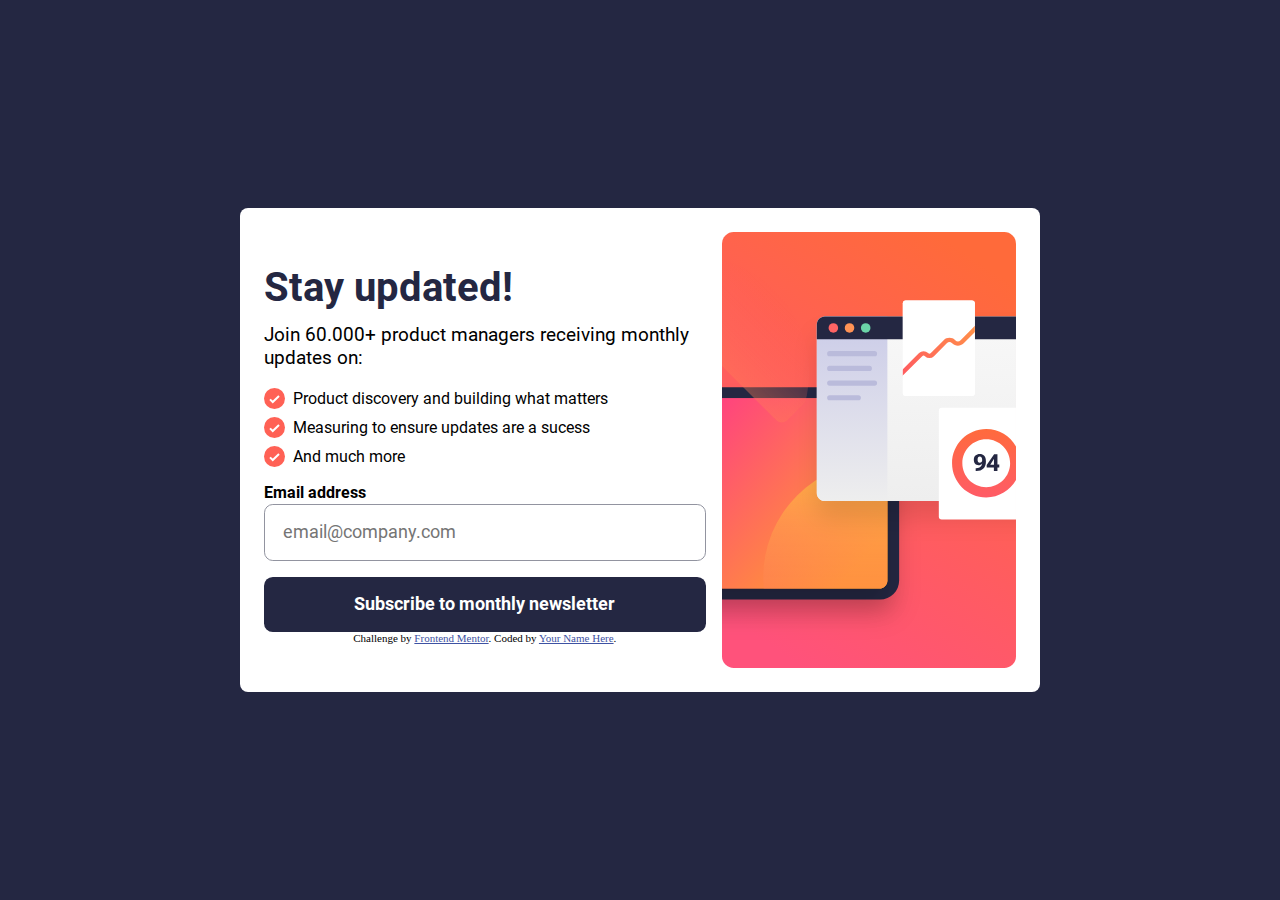
==== newsletter-sign-up-with-success-message-main/index.html @ 98b93f33 "add  newsletter-sign-up-with-success-message-main" ====
<!DOCTYPE html>
<html lang="en">
  <head>
    <meta charset="UTF-8" />
    <meta name="viewport" content="width=device-width, initial-scale=1.0" />

    <link
      rel="icon"
      type="image/png"
      sizes="32x32"
      href="./assets/images/favicon-32x32.png"
    />
    <link rel="stylesheet" href="./css/style.css" />
    <title>
      Frontend Mentor | Newsletter sign-up form with success message
    </title>

    <style></style>
  </head>
  <body>
    <main>
      <div class="container">
        <div class="loader" id="loader"></div>
        <section class="container-left">
          <h1 class="container-left__title">Stay updated!</h1>
          <p class="container-left__p">
            Join 60.000+ product managers receiving monthly updates on:
          </p>
          <ul class="container-left__list">
            <li>
              <img src="./assets/images/icon-list.svg" alt="" />Product
              discovery and building what matters
            </li>
            <li>
              <img src="./assets/images/icon-list.svg" alt="" />Measuring to
              ensure updates are a sucess
            </li>
            <li>
              <img src="./assets/images/icon-list.svg" alt="" />And much more
            </li>
          </ul>
          <form action="" id="form" class="container-left__form">
            <div class="container-left__form-field">
              <label for="email"> Email address </label>
              <input
                type="email"
                id="email"
                required
                placeholder="email@company.com"
              />
              <span id="valid-text"></span>
            </div>
            <button id="button-submit" type="submit">
              Subscribe to monthly newsletter
            </button>
          </form>
          <div class="attribution">
            Challenge by
            <a
              href="https://www.frontendmentor.io?ref=challenge"
              target="_blank"
              >Frontend Mentor</a
            >. Coded by <a href="#">Your Name Here</a>.
          </div>
        </section>
        <section class="container-right">
          <img src="./assets/images/illustration-sign-up-desktop.svg" alt="" />
        </section>
      </div>
      <div class="sucess-hide">
        <div>
          <img src="./assets/images/icon-success.svg" alt="" />
          <h2>Thanks for subscribing!</h2>
          <p id="sucess-hide__message"></p>
        </div>

        <button
          id="sucess-hide__button"
          type="button"
          class="sucess-hide__button"
        >
          Dismiss message
        </button>
      </div>
    </main>
  </body>
  <script src="./js/index.js"></script>
</html>
---- newsletter-sign-up-with-success-message-main/css/style.css ----
:root {
  --primary-tomato: hsl(4, 100%, 67%);
  --neutral-dark-slate-grey: hsl(234, 29%, 20%);
  --neutral-charcoal-grey: hsl(235, 18%, 26%);
  --neutral-grey: hsl(231, 7%, 60%);
  --neutral-white: hsl(0, 0%, 100%);
}
* {
  margin: 0;
  padding: 0;
  box-sizing: border-box;
  list-style: none;
}
@font-face {
  font-family: "Roboto-Bold";
  src: url("../assets/fonts/Roboto-Bold.ttf") format("truetype");
  font-weight: bold;
  font-style: normal;
}

@font-face {
  font-family: "Roboto-Normal";
  src: url("../assets/fonts/Roboto-Regular.ttf") format("truetype");
  font-weight: normal;
  font-style: normal;
}
main {
  width: 100%;
  height: 100vh;
  background-color: var(--neutral-dark-slate-grey);
  display: flex;
  justify-content: center;
  align-items: center;
}

.container {
  max-width: 800px;
  height: auto;
  position: relative;
  display: flex;
  background-color: var(--neutral-white);
  gap: 1em;
  padding: 1.5em;
  border-radius: 0.5em;
}
.container--hide {
  display: none;
}
.container-left {
  width: 60%;
  height: 100%;

  align-self: center;
}
.container-left__title {
  font-family: "Roboto-Bold";
  font-size: 2.5em;
  color: var(--neutral-dark-slate-grey);
  padding: 0.2em 0;
}
.container-left__p {
  font-family: "Roboto-Normal";
  font-size: 1.2em;
  padding: 0.2em 0 1em 0;
}
.container-left__list {
  display: flex;
  flex-direction: column;
  gap: 0.5em;
}
.container-left__list li {
  display: flex;
  align-items: center;
  gap: 0.5em;
  font-family: "Roboto-Normal";
}
.container-right {
  width: 40%;
  height: 100%;
}
.container-right img {
  display: block;
  width: 100%;
  height: 100%;
}
.container-left__form {
  display: flex;
  flex-direction: column;
  gap: 1em;
  padding-top: 1em;
}
.container-left__form-field {
  display: flex;
  flex-direction: column;
  gap: 0.1em;
  position: relative;
}
.container-left__form-field label {
  font-family: "Roboto-Bold";
}

#email {
  font-family: "Roboto-Normal";
  width: 100%;
  padding: 1em;
  font-size: 1.1rem;
  border-radius: 0.5em;
  border: 1px solid var(--neutral-grey);
  outline: none;
 
}
#valid-text{
  
  color: var(--primary-tomato);
  position: absolute;
  font-family: "Roboto-Bold";
  font-size: .8rem;
  top: 0;
  right: 0;
}
.container-left__form button {
  width: 100%;
  padding: 1em;
  font-family: "Roboto-Bold";
  color: var(--neutral-white);
  background-color: var(--neutral-dark-slate-grey);
  font-size: 1.1rem;
  border-radius: 0.5em;
  border: 0;
}
.container-left__form button:hover {
  cursor: pointer;
  background-color: var(--primary-tomato);
}
/* -----------sucess-hide -------*/
.sucess-hide {
  display: none;
}
.sucess-hide--visible {
  display: block;
  max-width: 500px;
  background-color: var(--neutral-white);
  font-family: "Roboto-Bold";
  font-size: 2.5rem;
  border-radius: 0.3em;
  padding: 1em;
}
#sucess-hide__message {
  font-family: "Roboto-Normal";
  font-size: 1rem;
  padding: 1em 0;
}
.sucess-hide__button {
  background-color: var(--neutral-dark-slate-grey);
  color: var(--neutral-white);
  border: 0;
  border-radius: 0.5em;
  font-family: "Roboto-Bold";
  width: 100%;
  padding: 1em;
  cursor: pointer;
}
/* -----loader---- */

.loader {
  background-color: aqua;
  width: 50px;
  aspect-ratio: 1;
  border-radius: 50%;
  padding: 3px;
  background: radial-gradient(farthest-side, #ffa516 95%, #0000) 50% 0/12px 12px
      no-repeat,
    radial-gradient(
        farthest-side,
        #0000 calc(100% - 5px),
        #ffa516 calc(100% - 4px)
      )
      content-box;
  animation: l6 2s infinite;
  position: absolute;
  top: 50%;
  left: 50%;
  margin-top: -27px;
  margin-left: -27px;
  display: none;
}
@keyframes l6 {
  to {
    transform: rotate(1turn);
  }
}
/* -------------atribution------------- */
.attribution {
  font-size: 11px;
  text-align: center;
}
.attribution a {
  color: hsl(228, 45%, 44%);
}
@media (max-width: 768px) {
  .container {
    flex-direction: column-reverse;
    width: 100%;
    height: 100%;
    padding: 0;
  }
  .container-right {
    height: 45%;
    width: 100%;
  }
  .container-right img {
    content: url("../assets/images/illustration-sign-up-mobile.svg");
    width: 100%;
  }
  .container-left {
    width: 100%;
    padding: 0 1em;
  }
  .container-left__title {
    color: var(--neutral-dark-slate-grey);
  }
  .sucess-hide--visible {
    display: flex;
    flex-direction: column;
    justify-content: space-between;

    width: 100%;
    height: 100vh;
    background-color: var(--neutral-white);
    font-family: "Roboto-Bold";
    font-size: 2.5rem;
    border-radius: 0;
    padding: 2em 1em 1em 1em;
  }
  .sucess-hide--visible img {
    width: 2em;
  }
}
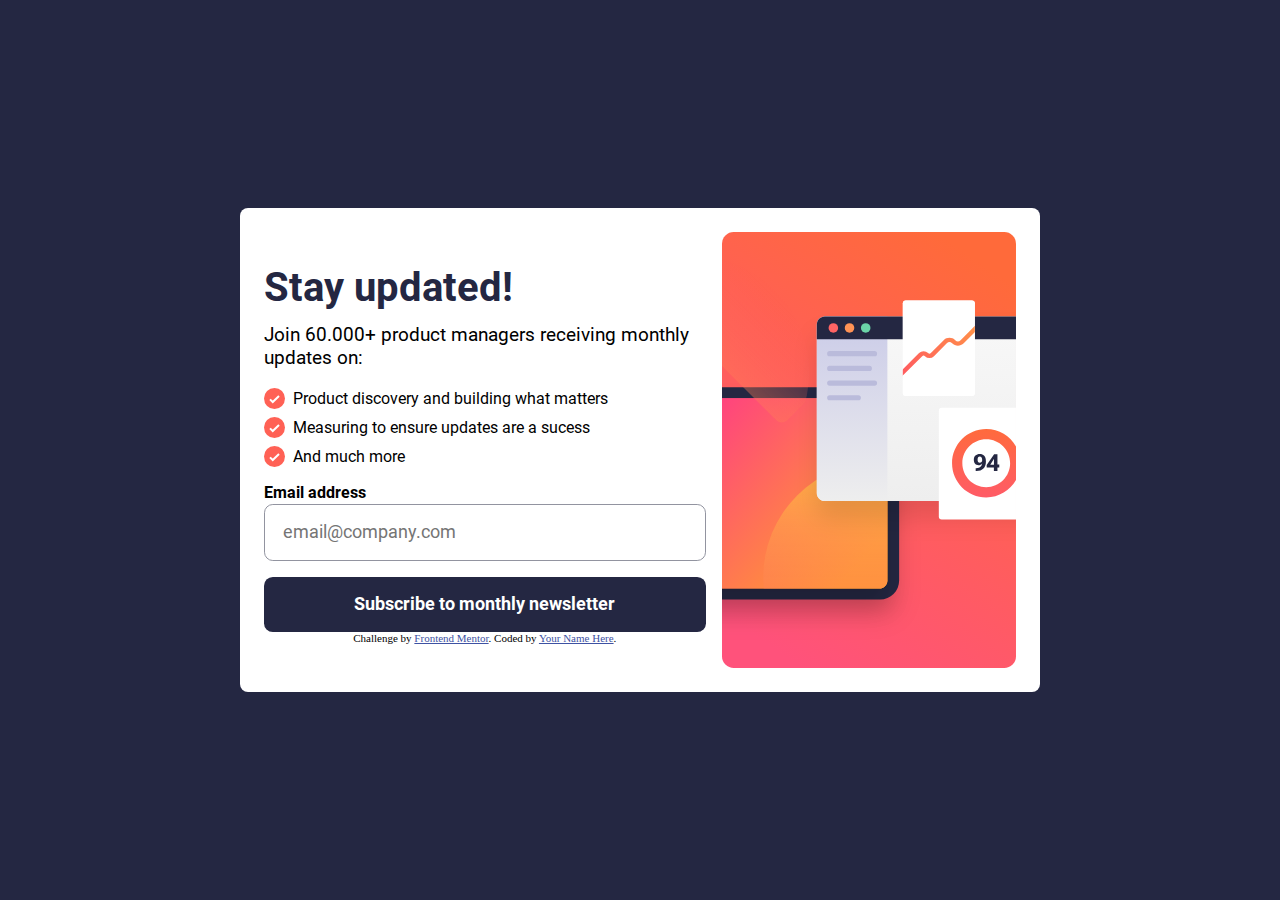
==== commit 3a0450be: "delete required input type email" ====
--- a/newsletter-sign-up-with-success-message-main/index.html
+++ b/newsletter-sign-up-with-success-message-main/index.html
@@ -45,7 +45,7 @@
               <input
                 type="email"
                 id="email"
-                required
+                
                 placeholder="email@company.com"
               />
               <span id="valid-text"></span>
--- a/newsletter-sign-up-with-success-message-main/css/style.css
+++ b/newsletter-sign-up-with-success-message-main/css/style.css
@@ -98,7 +98,11 @@
 .container-left__form-field label {
   font-family: "Roboto-Bold";
 }
-
+.email{
+  background-color: hsl(4, 100%, 67%,0.5);
+ 
+  color: var(--neutral-dark-slate-grey);
+}
 #email {
   font-family: "Roboto-Normal";
   width: 100%;
@@ -108,6 +112,10 @@
   border: 1px solid var(--neutral-grey);
   outline: none;
  
+}
+
+.email::placeholder{
+  color: var(--primary-tomato);
 }
 #valid-text{
   
